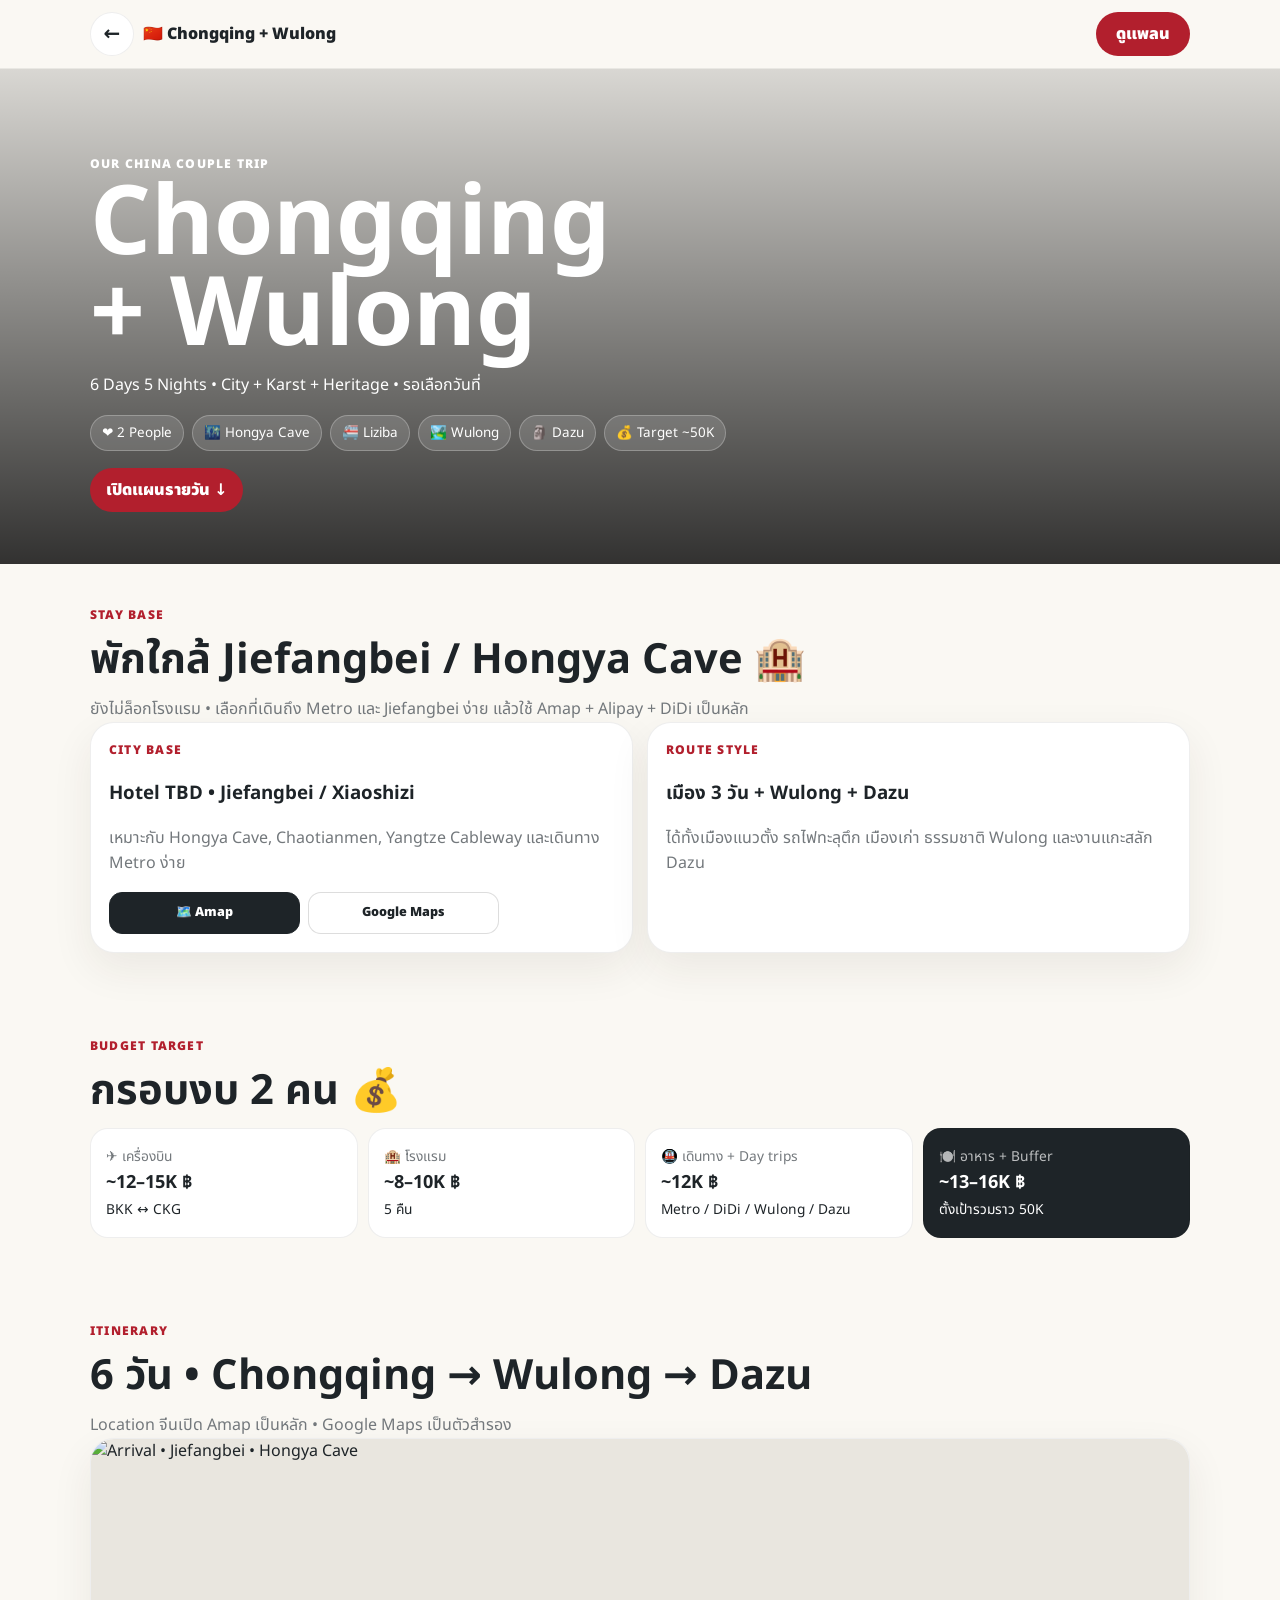
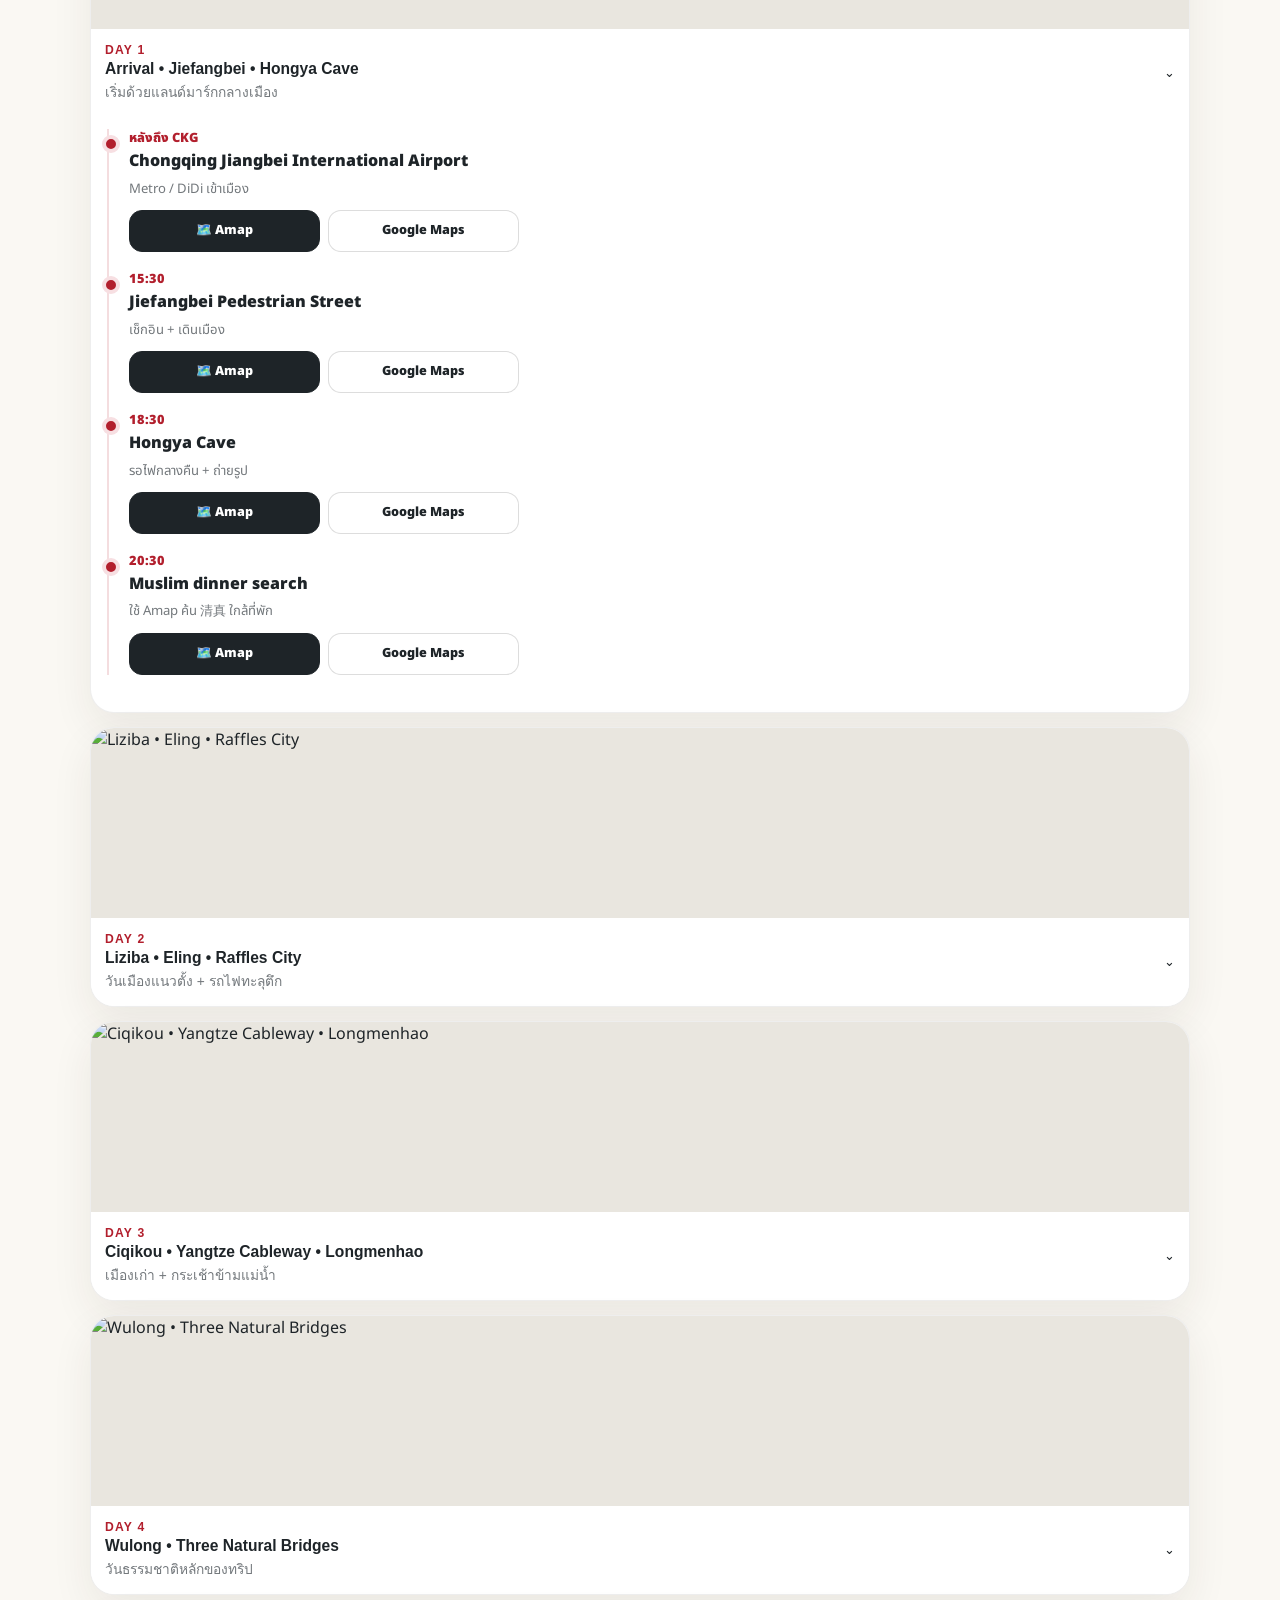
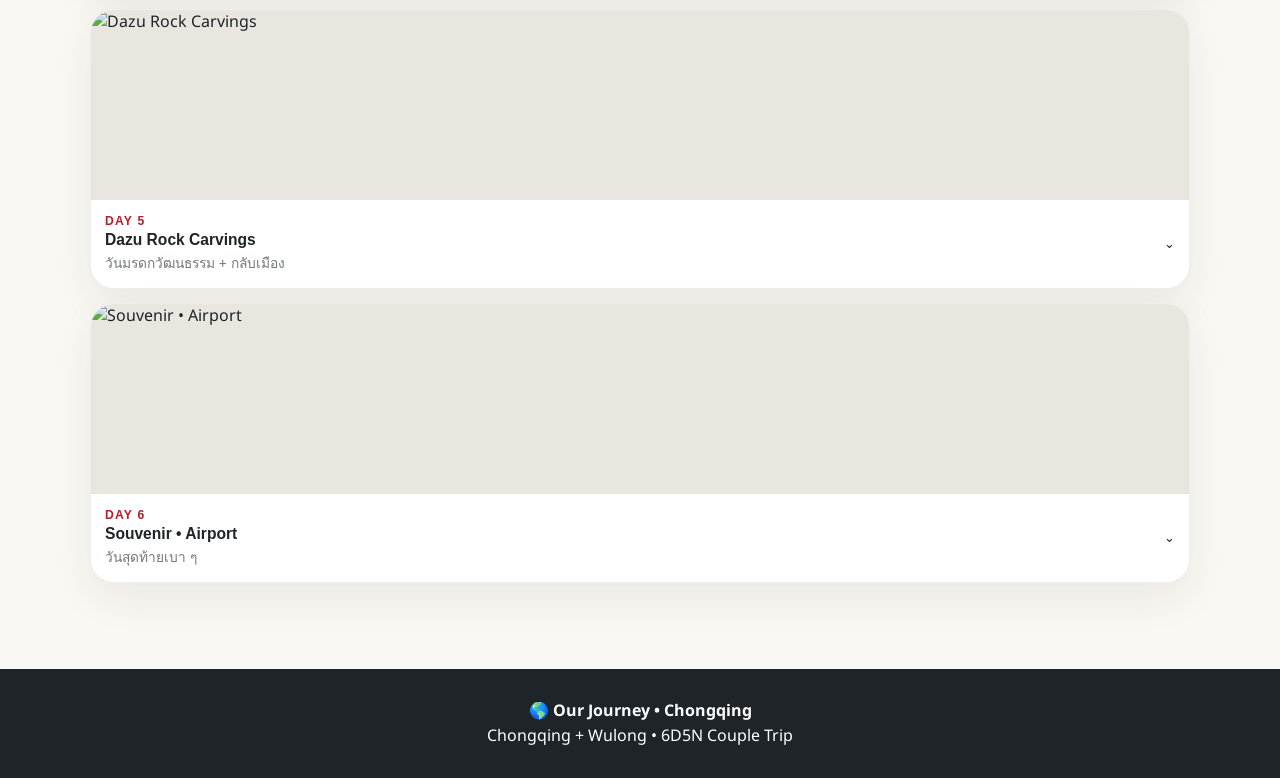
==== chongqing/index.html @ d5512cfd "Add Chongqing and Wulong China trip with daily photos" ====
<!doctype html><html lang="th"><head><meta charset="utf-8"><meta name="viewport" content="width=device-width,initial-scale=1,viewport-fit=cover"><meta name="theme-color" content="#B21F2D"><meta name="robots" content="noindex,nofollow,noarchive"><title>Chongqing + Wulong 6D5N 🇨🇳</title><link href="https://fonts.googleapis.com/css2?family=Noto+Sans+Thai:wght@400;600;700;800;900&display=swap" rel="stylesheet"><style>
:root{--bg:#FAF8F3;--red:#B21F2D;--dark:#1E2428;--cream:#F5EFE4;--muted:#73787c;--line:#0001;--shadow:0 16px 42px #3a2a1e13}*{box-sizing:border-box}html{scroll-behavior:smooth}body{margin:0;background:var(--bg);color:var(--dark);font-family:'Noto Sans Thai',system-ui,sans-serif;line-height:1.55}.wrap{width:min(1100px,calc(100% - 22px));margin:auto}.nav{position:sticky;top:0;z-index:40;background:#faf8f3ef;backdrop-filter:blur(14px);-webkit-backdrop-filter:blur(14px);border-bottom:1px solid #0001}.navin{min-height:68px;display:grid;grid-template-columns:minmax(0,1fr) auto;align-items:center;gap:10px}.brand{min-width:0;display:grid;grid-template-columns:44px minmax(0,1fr);align-items:center;gap:9px;font-weight:900}.brand span{overflow:hidden;text-overflow:ellipsis;white-space:nowrap}.back{width:44px;height:44px;border:1px solid #0001;background:#fff;border-radius:50%;display:grid;place-items:center;color:inherit;text-decoration:none;font-size:20px}.btn{min-height:44px;border:0;border-radius:999px;background:var(--red);color:#fff;padding:0 16px;text-decoration:none;font-weight:900;display:inline-flex;align-items:center;justify-content:center}.nav .btn{min-width:94px;white-space:nowrap}.hero{min-height:55vh;color:#fff;display:flex;align-items:end;background:linear-gradient(#0002,#000c),url('https://whlyw.cq.gov.cn/zjwl/yzq/jqjd_1/202203/W020260304344750661362.jpeg') center/cover}.hero .wrap{padding:72px 0 38px}.hero h1{font-size:clamp(3rem,10vw,6rem);line-height:.94;margin:7px 0 12px}.ey{font-size:.76rem;font-weight:900;letter-spacing:.1em;color:var(--red)}.hero .ey{color:#fff}.chips{display:flex;gap:8px;flex-wrap:wrap;margin:17px 0}.chip{padding:7px 11px;border-radius:999px;background:#ffffff22;border:1px solid #ffffff40;font-size:.84rem}.sec{padding:42px 0}.head h2{font-size:clamp(1.8rem,5vw,2.6rem);margin:4px 0}.muted{color:var(--muted)}.small{font-size:.86rem}.grid{display:grid;grid-template-columns:1fr 1fr;gap:14px}.card{background:#fff;border:1px solid var(--line);border-radius:24px;box-shadow:var(--shadow);overflow:hidden}.pad{padding:18px}.maps{display:grid;grid-template-columns:repeat(2,minmax(0,1fr));gap:8px;margin-top:11px;max-width:390px}.map{min-height:42px;display:inline-flex;align-items:center;justify-content:center;padding:8px 12px;border-radius:13px;background:var(--dark);color:#fff;font-weight:900;text-decoration:none;font-size:.79rem;border:1px solid var(--dark);text-align:center}.map.soft{background:#fff;color:var(--dark);border-color:#0002}.map:active{transform:scale(.98)}.budgetgrid{display:grid;grid-template-columns:repeat(4,1fr);gap:10px}.budget{padding:15px;border-radius:18px;background:#fff;border:1px solid var(--line)}.budget b{display:block;font-size:1.13rem}.budget.total{background:var(--dark);color:#fff}.day{margin-bottom:14px}.dayhero{width:100%;height:190px;display:block;object-fit:cover;background:#e9e6df}.daybtn{width:100%;border:0;background:#fff;padding:14px;display:grid;grid-template-columns:1fr auto;gap:12px;align-items:center;text-align:left;color:inherit}.daybtn h3{font:900 1.18rem inherit;margin:3px 0}.body{display:grid;grid-template-rows:0fr;opacity:0;transition:.38s}.body>.inside{overflow:hidden}.day.open .body{grid-template-rows:1fr;opacity:1}.innerpad{padding:0 16px 19px}.timeline{border-left:2px solid #b21f2d26;padding-left:20px;margin-top:12px}.step{position:relative;margin:0 0 18px}.step:before{content:'';position:absolute;left:-27px;top:6px;width:10px;height:10px;border-radius:50%;background:var(--red);border:4px solid #f7dfe2}.time{color:var(--red);font-size:.8rem;font-weight:900}.place{font-weight:900}.note{margin-top:5px;color:var(--muted);font-size:.82rem}.footer{background:var(--dark);color:#fff;text-align:center;padding:30px 0;margin-top:30px}@media(max-width:760px){.grid{grid-template-columns:1fr}.budgetgrid{grid-template-columns:1fr 1fr}.hero{min-height:50vh}.brand span{font-size:.86rem}.nav .btn{min-width:88px;padding:0 13px}.maps{max-width:none}.dayhero{height:168px}}@media(max-width:480px){.budgetgrid{grid-template-columns:1fr}.brand span{font-size:.8rem}.map{font-size:.75rem}}</style><link rel="icon" type="image/png" sizes="192x192" href="/tokyo-winter-trip-2026/our-journey-icon-192-v5.png"><link rel="apple-touch-icon" sizes="180x180" href="/tokyo-winter-trip-2026/our-journey-icon-180-v5.png"></head><body>
<nav class="nav"><div class="wrap navin"><div class="brand"><a class="back" href="../" aria-label="กลับหน้า Trips">←</a><span>🇨🇳 Chongqing + Wulong</span></div><a class="btn" href="#days">ดูแพลน</a></div></nav>
<header class="hero"><div class="wrap"><div class="ey">OUR CHINA COUPLE TRIP</div><h1>Chongqing<br>+ Wulong</h1><div>6 Days 5 Nights • City + Karst + Heritage • รอเลือกวันที่</div><div class="chips"><span class="chip">❤️ 2 People</span><span class="chip">🌃 Hongya Cave</span><span class="chip">🚝 Liziba</span><span class="chip">🏞️ Wulong</span><span class="chip">🗿 Dazu</span><span class="chip">💰 Target ~50K</span></div><a class="btn" href="#days">เปิดแผนรายวัน ↓</a></div></header>
<main><section class="sec"><div class="wrap"><div class="head"><div class="ey">STAY BASE</div><h2>พักใกล้ Jiefangbei / Hongya Cave 🏨</h2><div class="muted">ยังไม่ล็อกโรงแรม • เลือกที่เดินถึง Metro และ Jiefangbei ง่าย แล้วใช้ Amap + Alipay + DiDi เป็นหลัก</div></div><div class="grid"><article class="card"><div class="pad"><div class="ey">CITY BASE</div><h3>Hotel TBD • Jiefangbei / Xiaoshizi</h3><p class="muted">เหมาะกับ Hongya Cave, Chaotianmen, Yangtze Cableway และเดินทาง Metro ง่าย</p><div class="maps"><a class="map" href="https://uri.amap.com/search?keyword=%E8%A7%A3%E6%94%BE%E7%A2%91&view=map&src=ourjourney&callnative=1" target="_blank" rel="noopener">🗺️ Amap</a><a class="map soft" href="https://www.google.com/maps/search/?api=1&query=Jiefangbei+Chongqing" target="_blank" rel="noopener">Google Maps</a></div></div></article><article class="card"><div class="pad"><div class="ey">ROUTE STYLE</div><h3>เมือง 3 วัน + Wulong + Dazu</h3><p class="muted">ได้ทั้งเมืองแนวตั้ง รถไฟทะลุตึก เมืองเก่า ธรรมชาติ Wulong และงานแกะสลัก Dazu</p></div></article></div></div></section>
<section class="sec"><div class="wrap"><div class="head"><div class="ey">BUDGET TARGET</div><h2>กรอบงบ 2 คน 💰</h2></div><div class="budgetgrid"><div class="budget"><span class="muted small">✈️ เครื่องบิน</span><b>~12–15K ฿</b><span class="small">BKK ↔ CKG</span></div><div class="budget"><span class="muted small">🏨 โรงแรม</span><b>~8–10K ฿</b><span class="small">5 คืน</span></div><div class="budget"><span class="muted small">🚇 เดินทาง + Day trips</span><b>~12K ฿</b><span class="small">Metro / DiDi / Wulong / Dazu</span></div><div class="budget total"><span class="small" style="opacity:.7">🍽️ อาหาร + Buffer</span><b>~13–16K ฿</b><span class="small">ตั้งเป้ารวมราว 50K</span></div></div></div></section>
<section class="sec" id="days"><div class="wrap"><div class="head"><div class="ey">ITINERARY</div><h2>6 วัน • Chongqing → Wulong → Dazu</h2><div class="muted">Location จีนเปิด Amap เป็นหลัก • Google Maps เป็นตัวสำรอง</div></div><div id="daysbox"></div></div></section></main><footer class="footer"><b>🌎 Our Journey • Chongqing</b><div>Chongqing + Wulong • 6D5N Couple Trip</div></footer>
<script>
const A=q=>'https://uri.amap.com/search?keyword='+encodeURIComponent(q)+'&view=map&src=ourjourney&callnative=1',G=q=>'https://www.google.com/maps/search/?api=1&query='+encodeURIComponent(q);
const days=[
['Arrival • Jiefangbei • Hongya Cave','เริ่มด้วยแลนด์มาร์กกลางเมือง',[['หลังถึง CKG','Chongqing Jiangbei International Airport','重庆江北国际机场','Metro / DiDi เข้าเมือง'],['15:30','Jiefangbei Pedestrian Street','解放碑步行街','เช็กอิน + เดินเมือง'],['18:30','Hongya Cave','洪崖洞','รอไฟกลางคืน + ถ่ายรูป'],['20:30','Muslim dinner search','重庆清真餐厅','ใช้ Amap ค้น 清真 ใกล้ที่พัก']]],
['Liziba • Eling • Raffles City','วันเมืองแนวตั้ง + รถไฟทะลุตึก',[['09:00','Liziba Station','李子坝站','จุดชมรถไฟทะลุตึก'],['11:00','Eling Park / Testbed 2','鹅岭二厂','เดินเล่น + คาเฟ่'],['15:00','Chaotianmen / Raffles City','重庆来福士','วิวแม่น้ำ + เมือง'],['19:00','Jiefangbei','解放碑步行街','มื้อเย็น + เดินกลางคืน']]],
['Ciqikou • Yangtze Cableway • Longmenhao','เมืองเก่า + กระเช้าข้ามแม่น้ำ',[['09:30','Ciqikou Ancient Town','磁器口古镇','เมืองเก่า / ของฝาก'],['14:30','Yangtze River Cableway','长江索道','เช็กคิวจริงก่อนขึ้น'],['16:00','Longmenhao Old Street','龙门浩老街','วิวฝั่ง Yuzhong'],['19:00','Nanbin Road','南滨路','ดูไฟเมืองอีกมุม']]],
['Wulong • Three Natural Bridges','วันธรรมชาติหลักของทริป',[['06:30','ออกจาก Chongqing','重庆市','รถไฟ/รถตามรอบจริง'],['10:00','Three Natural Bridges','武隆天生三桥','เที่ยว Wulong Karst'],['15:00','Fairy Mountain','仙女山国家森林公园','ถ้าเวลา/อากาศเหมาะ'],['19:30','กลับ Chongqing','重庆市','พัก']]],
['Dazu Rock Carvings','วันมรดกวัฒนธรรม + กลับเมือง',[['07:30','ออกจาก Chongqing','重庆市','ออกเช้า'],['10:00','Baodingshan / Dazu Rock Carvings','大足石刻宝顶山景区','ชมงานแกะสลักสำคัญ'],['15:30','กลับ Chongqing','重庆市','พัก'],['19:30','Hongya / Jiefangbei free time','洪崖洞','ช้อป/เก็บจุดที่พลาด']]],
['Souvenir • Airport','วันสุดท้ายเบา ๆ',[['09:00','Jiefangbei / Souvenir','解放碑步行街','ซื้อของฝาก'],['11:00','Muslim lunch','重庆清真餐厅','มื้อสุดท้าย'],['ก่อนบิน 3 ชม.','Chongqing Jiangbei Airport','重庆江北国际机场','Metro / DiDi ไปสนามบิน']]]
];
const dayImages=['https://whlyw.cq.gov.cn/zjwl/yzq/jqjd_1/202203/W020260304344750661362.jpeg','https://www.cq.gov.cn/ywdt/jrcq/202606/W020260613258765796528.jpg','https://wap.cq.gov.cn/zjcq/cycq/jplyxl/dsy/dsjp/202409/W020240918676624002852_ORIGIN.png','https://english.cq.gov.cn/aboutchongqing/culture/NaturalHeritage/202606/W020260612624895018798.jpg','https://english.cq.gov.cn/aboutchongqing/travel/5ALevelTouristAttraction/202606/W020260611360799400209.jpg','https://www.cq.gov.cn/zjcq/cycq/jplyxl/dsy/dsjp/202409/W020240905629230389801.jpg'];
const box=document.getElementById('daysbox');days.forEach((d,i)=>{const el=document.createElement('article');el.className='card day'+(i===0?' open':'');el.innerHTML=`<img class="dayhero" src="${dayImages[i]}" alt="${d[0]}" loading="lazy"><button class="daybtn"><div><div class="ey">DAY ${i+1}</div><h3>${d[0]}</h3><div class="muted small">${d[1]}</div></div><span>⌄</span></button><div class="body"><div class="inside"><div class="innerpad"><div class="timeline">${d[2].map(s=>`<div class="step"><div class="time">${s[0]}</div><div class="place">${s[1]}</div><div class="note">${s[3]}</div><div class="maps"><a class="map" target="_blank" rel="noopener" href="${A(s[2])}">🗺️ Amap</a><a class="map soft" target="_blank" rel="noopener" href="${G(s[1]+' Chongqing China')}">Google Maps</a></div></div>`).join('')}</div></div></div></div>`;el.querySelector('.daybtn').onclick=()=>el.classList.toggle('open');box.appendChild(el)});
</script></body></html>
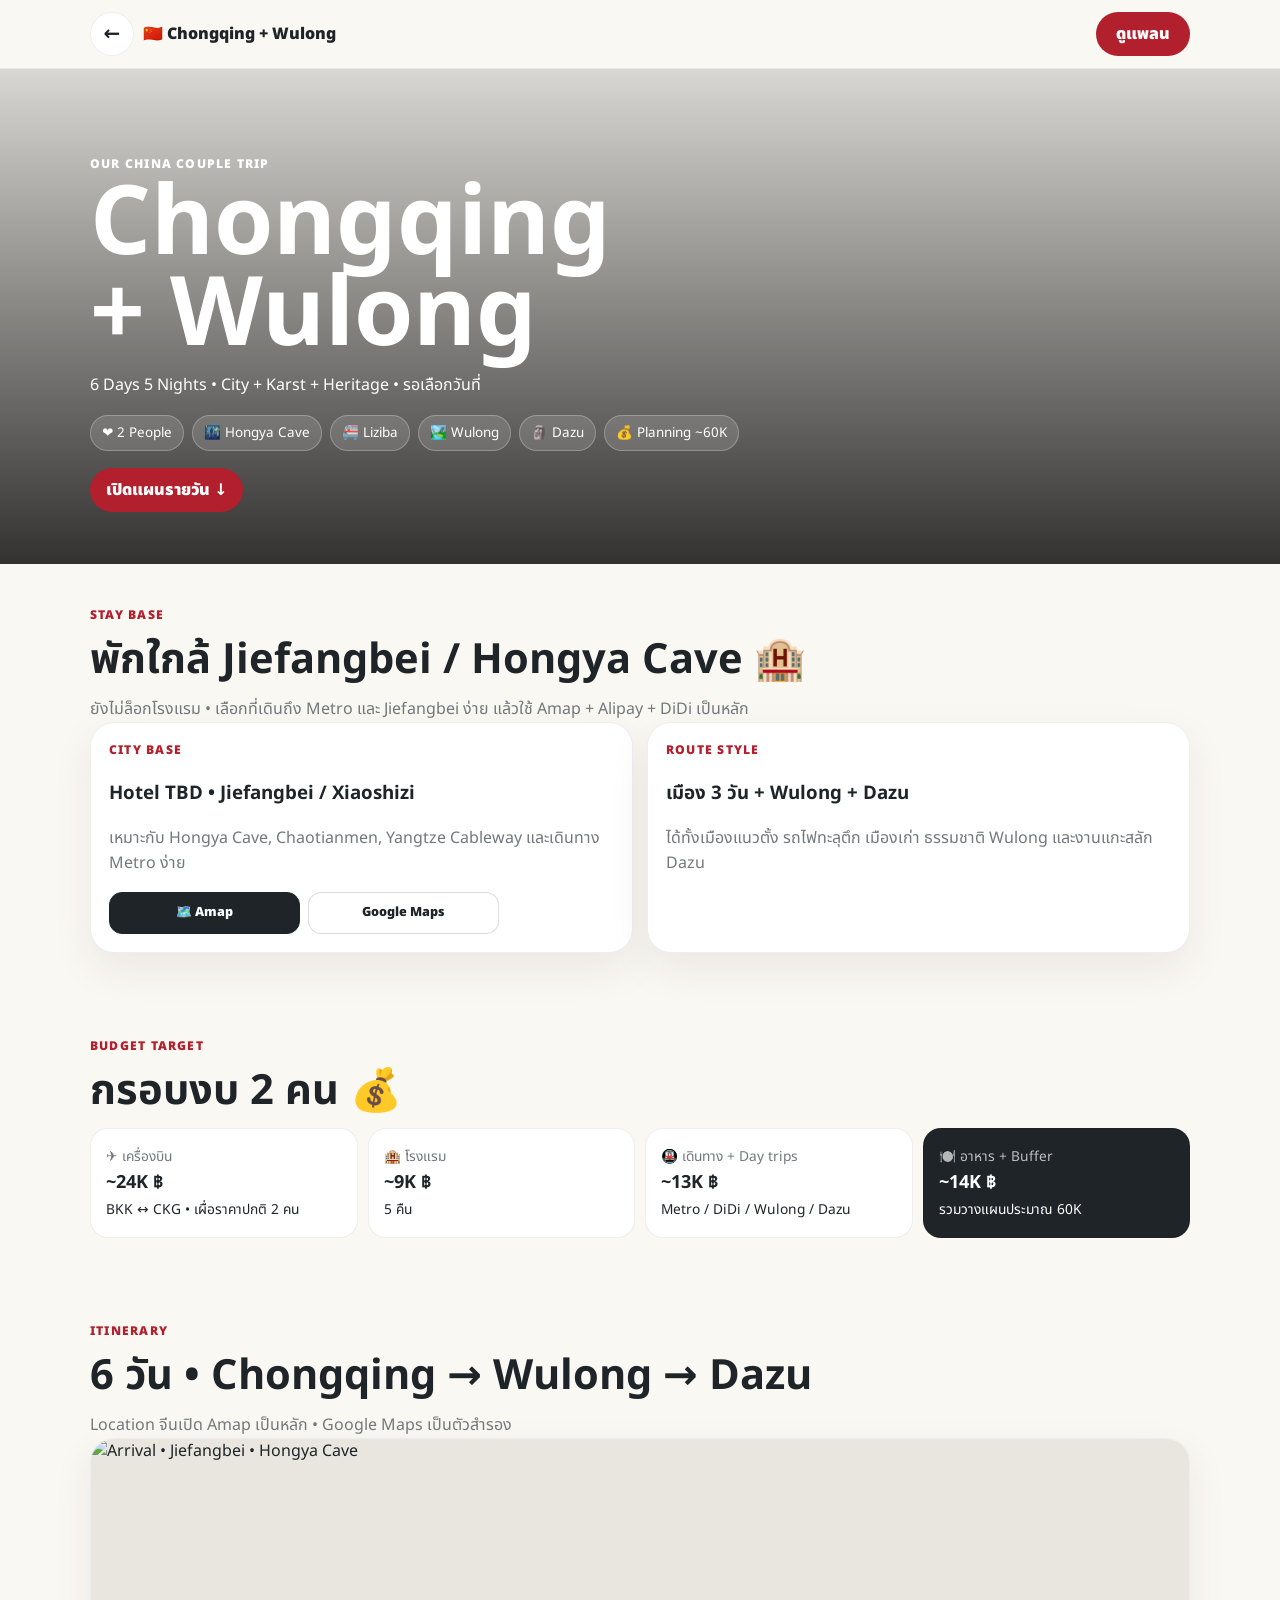
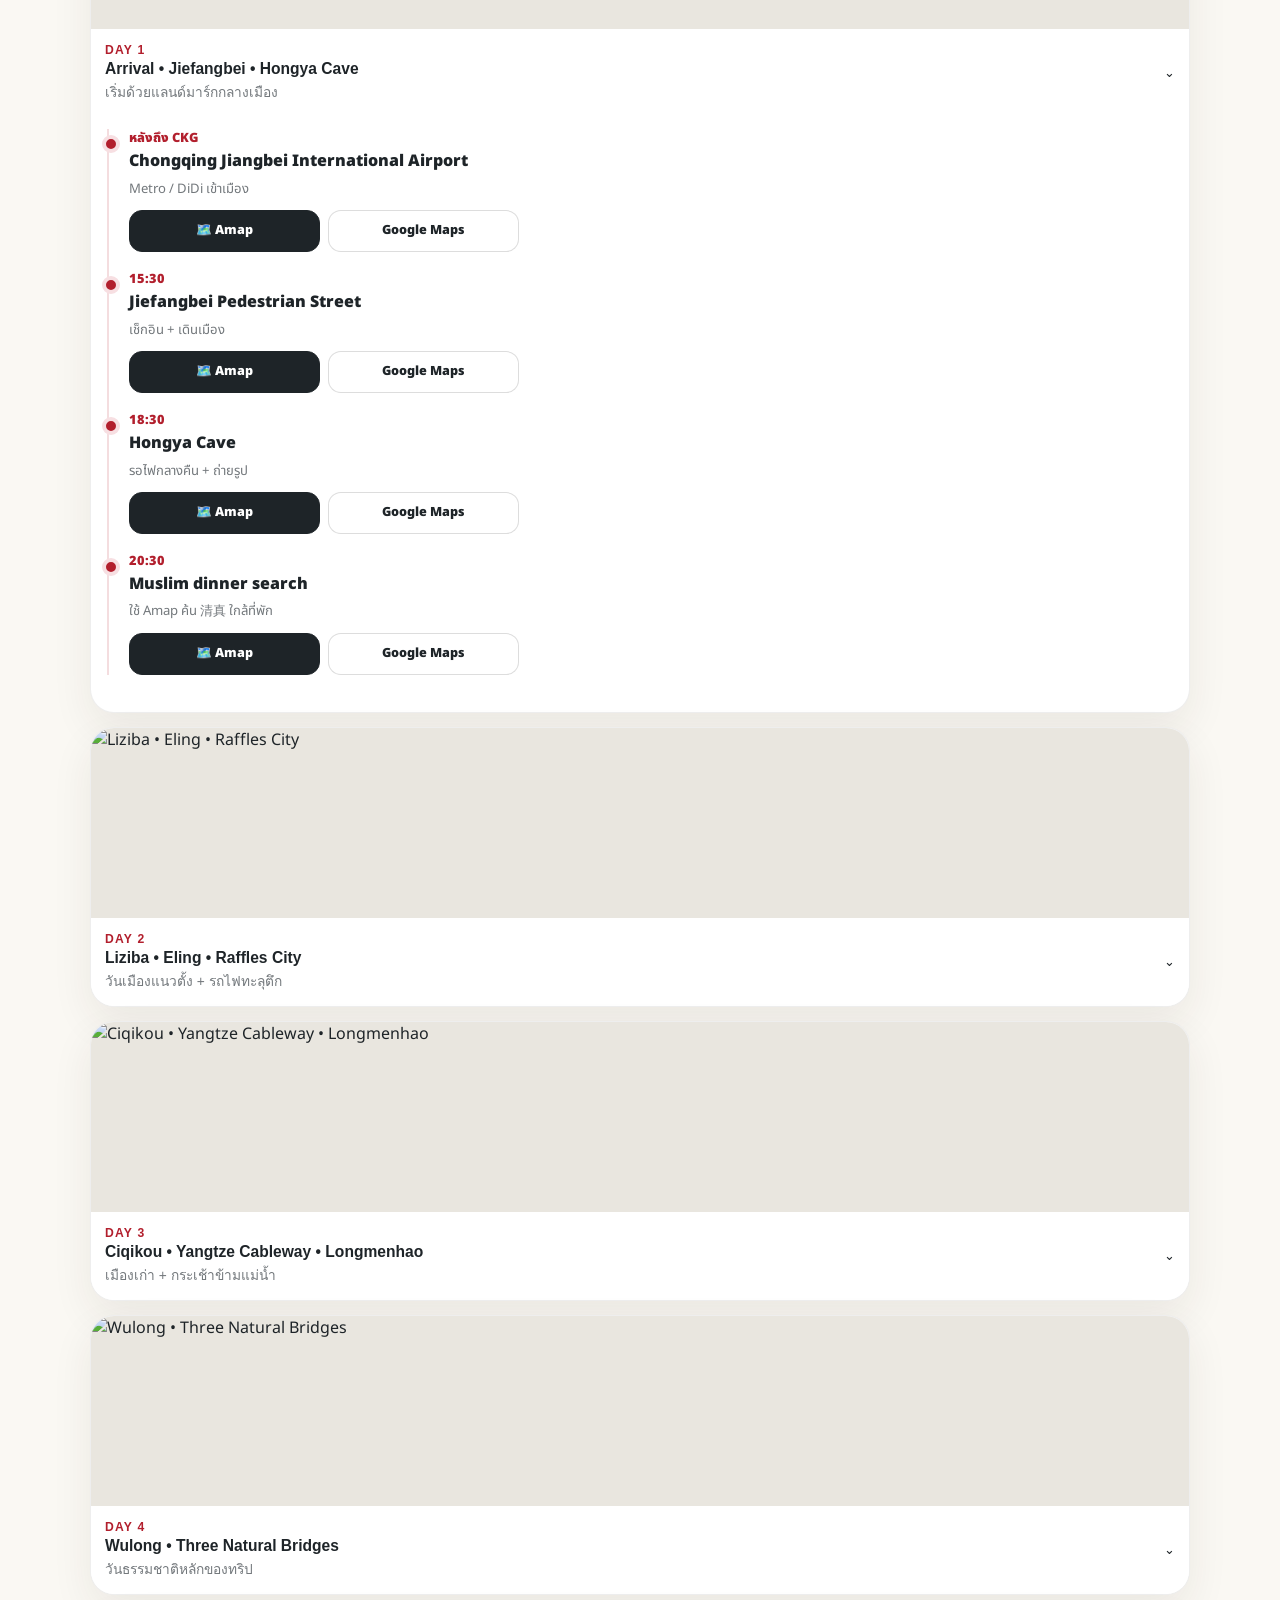
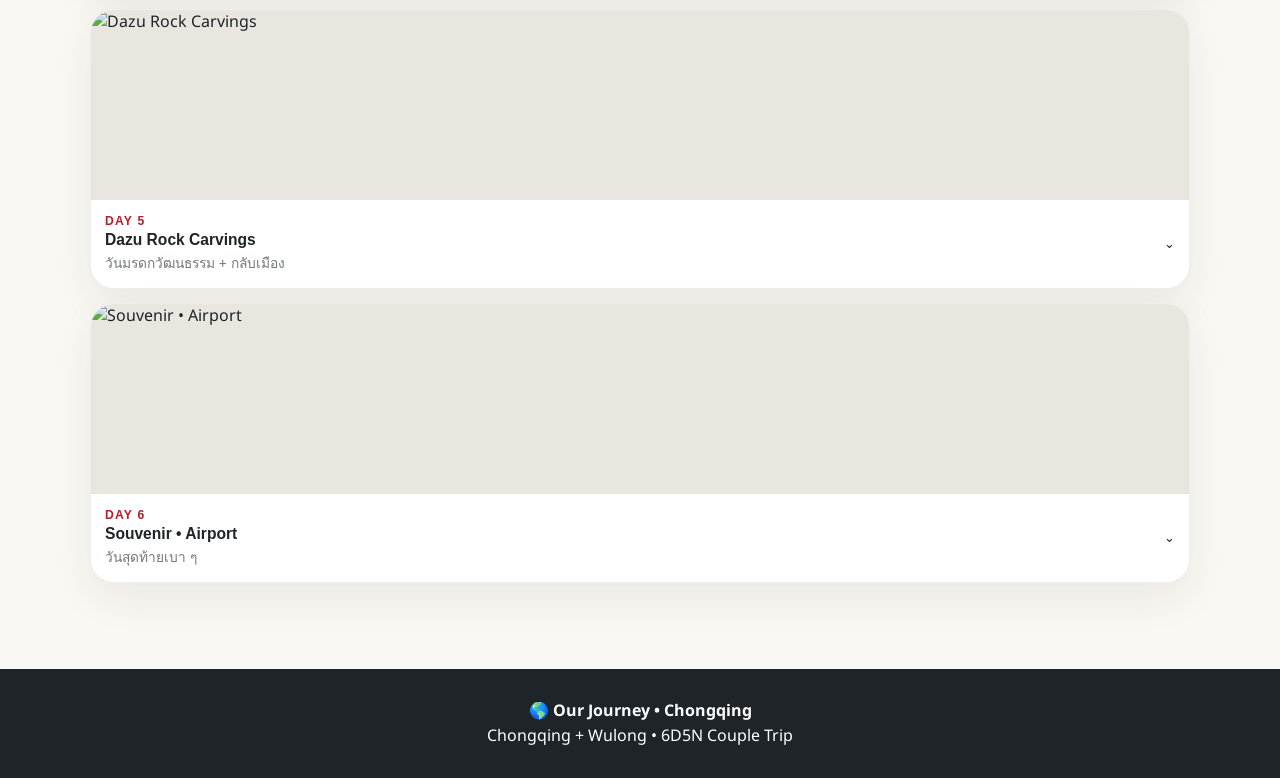
==== commit 858ea374: "Add Kansai trip and recalibrate trip budgets" ====
--- a/chongqing/index.html
+++ b/chongqing/index.html
@@ -1,9 +1,9 @@
 <!doctype html><html lang="th"><head><meta charset="utf-8"><meta name="viewport" content="width=device-width,initial-scale=1,viewport-fit=cover"><meta name="theme-color" content="#B21F2D"><meta name="robots" content="noindex,nofollow,noarchive"><title>Chongqing + Wulong 6D5N 🇨🇳</title><link href="https://fonts.googleapis.com/css2?family=Noto+Sans+Thai:wght@400;600;700;800;900&display=swap" rel="stylesheet"><style>
 :root{--bg:#FAF8F3;--red:#B21F2D;--dark:#1E2428;--cream:#F5EFE4;--muted:#73787c;--line:#0001;--shadow:0 16px 42px #3a2a1e13}*{box-sizing:border-box}html{scroll-behavior:smooth}body{margin:0;background:var(--bg);color:var(--dark);font-family:'Noto Sans Thai',system-ui,sans-serif;line-height:1.55}.wrap{width:min(1100px,calc(100% - 22px));margin:auto}.nav{position:sticky;top:0;z-index:40;background:#faf8f3ef;backdrop-filter:blur(14px);-webkit-backdrop-filter:blur(14px);border-bottom:1px solid #0001}.navin{min-height:68px;display:grid;grid-template-columns:minmax(0,1fr) auto;align-items:center;gap:10px}.brand{min-width:0;display:grid;grid-template-columns:44px minmax(0,1fr);align-items:center;gap:9px;font-weight:900}.brand span{overflow:hidden;text-overflow:ellipsis;white-space:nowrap}.back{width:44px;height:44px;border:1px solid #0001;background:#fff;border-radius:50%;display:grid;place-items:center;color:inherit;text-decoration:none;font-size:20px}.btn{min-height:44px;border:0;border-radius:999px;background:var(--red);color:#fff;padding:0 16px;text-decoration:none;font-weight:900;display:inline-flex;align-items:center;justify-content:center}.nav .btn{min-width:94px;white-space:nowrap}.hero{min-height:55vh;color:#fff;display:flex;align-items:end;background:linear-gradient(#0002,#000c),url('https://whlyw.cq.gov.cn/zjwl/yzq/jqjd_1/202203/W020260304344750661362.jpeg') center/cover}.hero .wrap{padding:72px 0 38px}.hero h1{font-size:clamp(3rem,10vw,6rem);line-height:.94;margin:7px 0 12px}.ey{font-size:.76rem;font-weight:900;letter-spacing:.1em;color:var(--red)}.hero .ey{color:#fff}.chips{display:flex;gap:8px;flex-wrap:wrap;margin:17px 0}.chip{padding:7px 11px;border-radius:999px;background:#ffffff22;border:1px solid #ffffff40;font-size:.84rem}.sec{padding:42px 0}.head h2{font-size:clamp(1.8rem,5vw,2.6rem);margin:4px 0}.muted{color:var(--muted)}.small{font-size:.86rem}.grid{display:grid;grid-template-columns:1fr 1fr;gap:14px}.card{background:#fff;border:1px solid var(--line);border-radius:24px;box-shadow:var(--shadow);overflow:hidden}.pad{padding:18px}.maps{display:grid;grid-template-columns:repeat(2,minmax(0,1fr));gap:8px;margin-top:11px;max-width:390px}.map{min-height:42px;display:inline-flex;align-items:center;justify-content:center;padding:8px 12px;border-radius:13px;background:var(--dark);color:#fff;font-weight:900;text-decoration:none;font-size:.79rem;border:1px solid var(--dark);text-align:center}.map.soft{background:#fff;color:var(--dark);border-color:#0002}.map:active{transform:scale(.98)}.budgetgrid{display:grid;grid-template-columns:repeat(4,1fr);gap:10px}.budget{padding:15px;border-radius:18px;background:#fff;border:1px solid var(--line)}.budget b{display:block;font-size:1.13rem}.budget.total{background:var(--dark);color:#fff}.day{margin-bottom:14px}.dayhero{width:100%;height:190px;display:block;object-fit:cover;background:#e9e6df}.daybtn{width:100%;border:0;background:#fff;padding:14px;display:grid;grid-template-columns:1fr auto;gap:12px;align-items:center;text-align:left;color:inherit}.daybtn h3{font:900 1.18rem inherit;margin:3px 0}.body{display:grid;grid-template-rows:0fr;opacity:0;transition:.38s}.body>.inside{overflow:hidden}.day.open .body{grid-template-rows:1fr;opacity:1}.innerpad{padding:0 16px 19px}.timeline{border-left:2px solid #b21f2d26;padding-left:20px;margin-top:12px}.step{position:relative;margin:0 0 18px}.step:before{content:'';position:absolute;left:-27px;top:6px;width:10px;height:10px;border-radius:50%;background:var(--red);border:4px solid #f7dfe2}.time{color:var(--red);font-size:.8rem;font-weight:900}.place{font-weight:900}.note{margin-top:5px;color:var(--muted);font-size:.82rem}.footer{background:var(--dark);color:#fff;text-align:center;padding:30px 0;margin-top:30px}@media(max-width:760px){.grid{grid-template-columns:1fr}.budgetgrid{grid-template-columns:1fr 1fr}.hero{min-height:50vh}.brand span{font-size:.86rem}.nav .btn{min-width:88px;padding:0 13px}.maps{max-width:none}.dayhero{height:168px}}@media(max-width:480px){.budgetgrid{grid-template-columns:1fr}.brand span{font-size:.8rem}.map{font-size:.75rem}}</style><link rel="icon" type="image/png" sizes="192x192" href="/tokyo-winter-trip-2026/our-journey-icon-192-v5.png"><link rel="apple-touch-icon" sizes="180x180" href="/tokyo-winter-trip-2026/our-journey-icon-180-v5.png"></head><body>
 <nav class="nav"><div class="wrap navin"><div class="brand"><a class="back" href="../" aria-label="กลับหน้า Trips">←</a><span>🇨🇳 Chongqing + Wulong</span></div><a class="btn" href="#days">ดูแพลน</a></div></nav>
-<header class="hero"><div class="wrap"><div class="ey">OUR CHINA COUPLE TRIP</div><h1>Chongqing<br>+ Wulong</h1><div>6 Days 5 Nights • City + Karst + Heritage • รอเลือกวันที่</div><div class="chips"><span class="chip">❤️ 2 People</span><span class="chip">🌃 Hongya Cave</span><span class="chip">🚝 Liziba</span><span class="chip">🏞️ Wulong</span><span class="chip">🗿 Dazu</span><span class="chip">💰 Target ~50K</span></div><a class="btn" href="#days">เปิดแผนรายวัน ↓</a></div></header>
+<header class="hero"><div class="wrap"><div class="ey">OUR CHINA COUPLE TRIP</div><h1>Chongqing<br>+ Wulong</h1><div>6 Days 5 Nights • City + Karst + Heritage • รอเลือกวันที่</div><div class="chips"><span class="chip">❤️ 2 People</span><span class="chip">🌃 Hongya Cave</span><span class="chip">🚝 Liziba</span><span class="chip">🏞️ Wulong</span><span class="chip">🗿 Dazu</span><span class="chip">💰 Planning ~60K</span></div><a class="btn" href="#days">เปิดแผนรายวัน ↓</a></div></header>
 <main><section class="sec"><div class="wrap"><div class="head"><div class="ey">STAY BASE</div><h2>พักใกล้ Jiefangbei / Hongya Cave 🏨</h2><div class="muted">ยังไม่ล็อกโรงแรม • เลือกที่เดินถึง Metro และ Jiefangbei ง่าย แล้วใช้ Amap + Alipay + DiDi เป็นหลัก</div></div><div class="grid"><article class="card"><div class="pad"><div class="ey">CITY BASE</div><h3>Hotel TBD • Jiefangbei / Xiaoshizi</h3><p class="muted">เหมาะกับ Hongya Cave, Chaotianmen, Yangtze Cableway และเดินทาง Metro ง่าย</p><div class="maps"><a class="map" href="https://uri.amap.com/search?keyword=%E8%A7%A3%E6%94%BE%E7%A2%91&view=map&src=ourjourney&callnative=1" target="_blank" rel="noopener">🗺️ Amap</a><a class="map soft" href="https://www.google.com/maps/search/?api=1&query=Jiefangbei+Chongqing" target="_blank" rel="noopener">Google Maps</a></div></div></article><article class="card"><div class="pad"><div class="ey">ROUTE STYLE</div><h3>เมือง 3 วัน + Wulong + Dazu</h3><p class="muted">ได้ทั้งเมืองแนวตั้ง รถไฟทะลุตึก เมืองเก่า ธรรมชาติ Wulong และงานแกะสลัก Dazu</p></div></article></div></div></section>
-<section class="sec"><div class="wrap"><div class="head"><div class="ey">BUDGET TARGET</div><h2>กรอบงบ 2 คน 💰</h2></div><div class="budgetgrid"><div class="budget"><span class="muted small">✈️ เครื่องบิน</span><b>~12–15K ฿</b><span class="small">BKK ↔ CKG</span></div><div class="budget"><span class="muted small">🏨 โรงแรม</span><b>~8–10K ฿</b><span class="small">5 คืน</span></div><div class="budget"><span class="muted small">🚇 เดินทาง + Day trips</span><b>~12K ฿</b><span class="small">Metro / DiDi / Wulong / Dazu</span></div><div class="budget total"><span class="small" style="opacity:.7">🍽️ อาหาร + Buffer</span><b>~13–16K ฿</b><span class="small">ตั้งเป้ารวมราว 50K</span></div></div></div></section>
+<section class="sec"><div class="wrap"><div class="head"><div class="ey">BUDGET TARGET</div><h2>กรอบงบ 2 คน 💰</h2></div><div class="budgetgrid"><div class="budget"><span class="muted small">✈️ เครื่องบิน</span><b>~24K ฿</b><span class="small">BKK ↔ CKG • เผื่อราคาปกติ 2 คน</span></div><div class="budget"><span class="muted small">🏨 โรงแรม</span><b>~9K ฿</b><span class="small">5 คืน</span></div><div class="budget"><span class="muted small">🚇 เดินทาง + Day trips</span><b>~13K ฿</b><span class="small">Metro / DiDi / Wulong / Dazu</span></div><div class="budget total"><span class="small" style="opacity:.7">🍽️ อาหาร + Buffer</span><b>~14K ฿</b><span class="small">รวมวางแผนประมาณ 60K</span></div></div></div></section>
 <section class="sec" id="days"><div class="wrap"><div class="head"><div class="ey">ITINERARY</div><h2>6 วัน • Chongqing → Wulong → Dazu</h2><div class="muted">Location จีนเปิด Amap เป็นหลัก • Google Maps เป็นตัวสำรอง</div></div><div id="daysbox"></div></div></section></main><footer class="footer"><b>🌎 Our Journey • Chongqing</b><div>Chongqing + Wulong • 6D5N Couple Trip</div></footer>
 <script>
 const A=q=>'https://uri.amap.com/search?keyword='+encodeURIComponent(q)+'&view=map&src=ourjourney&callnative=1',G=q=>'https://www.google.com/maps/search/?api=1&query='+encodeURIComponent(q);
